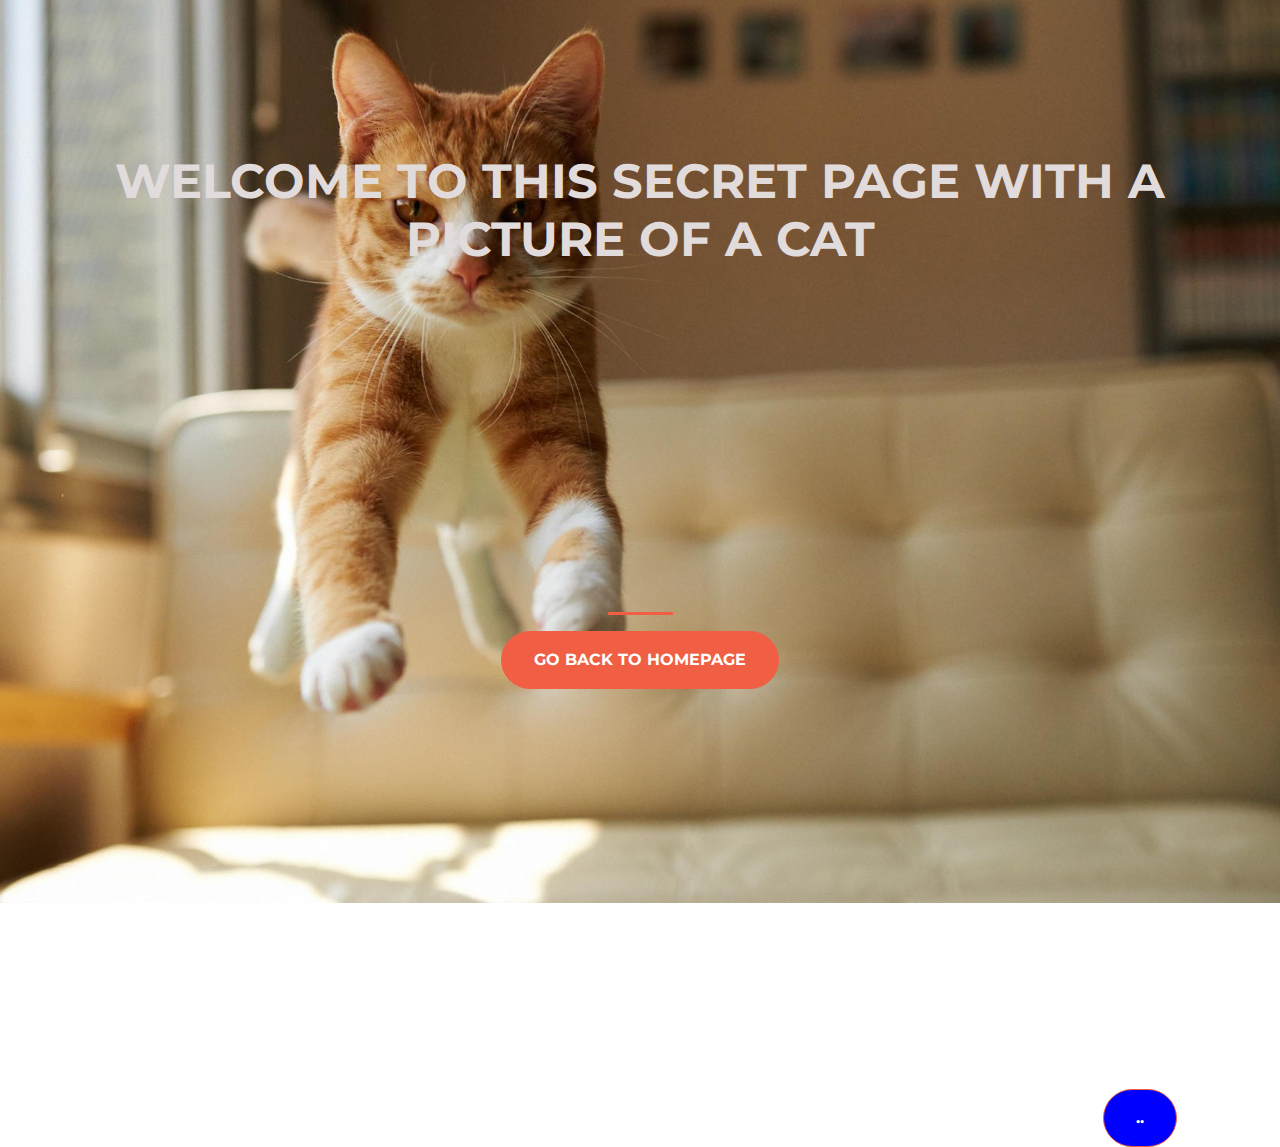
==== about.html @ 69e392c4 "Add files via upload" ====
<!DOCTYPE html>
<html>
  <head>
    <title>cat</title>
    <!-- Required meta tags -->
    <meta charset="utf-8">
    <meta name="viewport" content="width=device-width, initial-scale=1, shrink-to-fit=no">

    <!-- Google Fonts -->
    <link href="https://fonts.googleapis.com/css?family=Montserrat" rel="stylesheet">

    <!-- Bootstrap CSS from a CDN. This way you don't have to include the bootstrap file yourself -->
    <link rel="stylesheet" href="https://stackpath.bootstrapcdn.com/bootstrap/4.3.1/css/bootstrap.min.css" integrity="sha384-ggOyR0iXCbMQv3Xipma34MD+dH/1fQ784/j6cY/iJTQUOhcWr7x9JvoRxT2MZw1T" crossorigin="anonymous">
    
    <!-- Your own stylesheet -->
    <link rel="stylesheet" type="text/css" href="style2.css">
  </head>
  <body>
    <div class="container d-flex align-items-center h-100">
      <div class="row">
        <header class="text-center col-12">
          <h1 class="text-uppercase"><strong>Welcome to this secret page with a picture of a cat</strong></h1>
        </header>
        <div class="buffer col-12"></div>
      <section class="text-center col-12">
        <hr>
        <a href="index.html">
        <button class="btn btn-primary btn-xl">Go back to homepage</button>
        </a>
      </section>
      <section class="text-center col-12 test">
        <a href="index.html">
        <button class="btn btn-primary btn-xl2">..</button>
        </a>
      </section>
      </div>
    </div>
  </body>
</html>
---- style2.css ----
body, html {
  width: 100%;
  height: 100%;
  font-family: 'Montserrat', sans-serif;
   background: url(background.jpg) no-repeat center center fixed; 
  -webkit-background-size: cover;
  -moz-background-size: cover;
  -o-background-size: cover;
  background-size: cover;
  margin: 0 auto;


}

h1 {
	font-size: 3rem;
	color: #e2dbdb;
}

hr {
	border-color: #F05F44;
	border-width: 3px;
	max-width: 65px;
}

.row {
	margin:0 auto;
}


.btn {
	font-weight: 700;
	border-radius: 300px;
	text-transform: uppercase;
}

.btn-primary {
	background-color: #F05F44;
	border-color: #F05F44;
}

.btn-primary:hover {
	background-color: #ee4b08;
	border-color: #ee4b08;
	border-width: 4px;
	margin-right: ;
}

.btn-xl {
	padding: 1rem 2rem;
}

.btn-xl2 {
	background-color: blue;
	padding: 1rem 2rem;

}

.buffer {
	height: 20rem;
}

.test {
	position: relative;
	left:  500px;
	top: 400px;

}
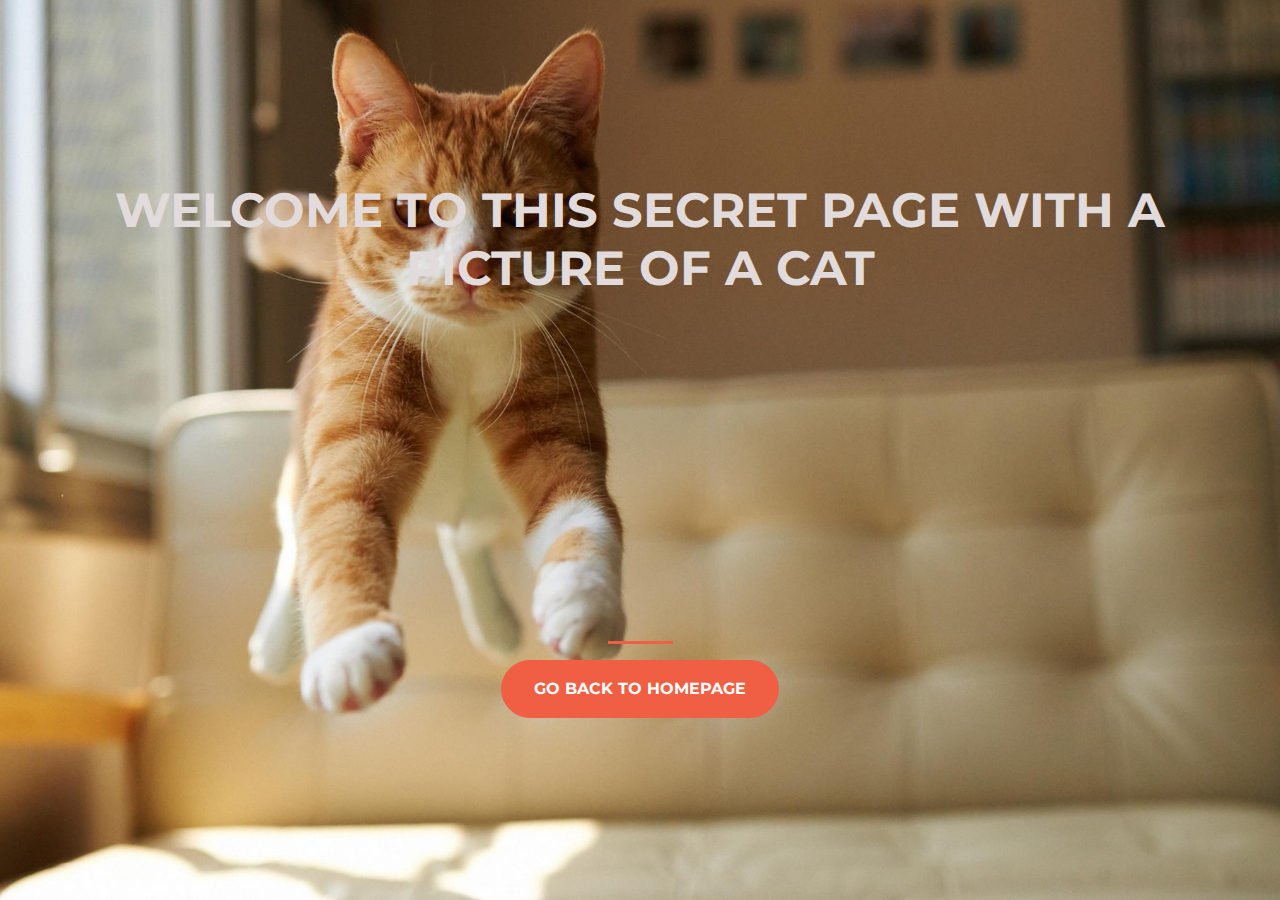
==== commit e3bd6115: "Add files via upload" ====
--- a/about.html
+++ b/about.html
@@ -28,11 +28,6 @@
         <button class="btn btn-primary btn-xl">Go back to homepage</button>
         </a>
       </section>
-      <section class="text-center col-12 test">
-        <a href="index.html">
-        <button class="btn btn-primary btn-xl2">..</button>
-        </a>
-      </section>
       </div>
     </div>
   </body>
--- a/style2.css
+++ b/style2.css
@@ -62,9 +62,3 @@
 	height: 20rem;
 }
 
-.test {
-	position: relative;
-	left:  500px;
-	top: 400px;
-
-}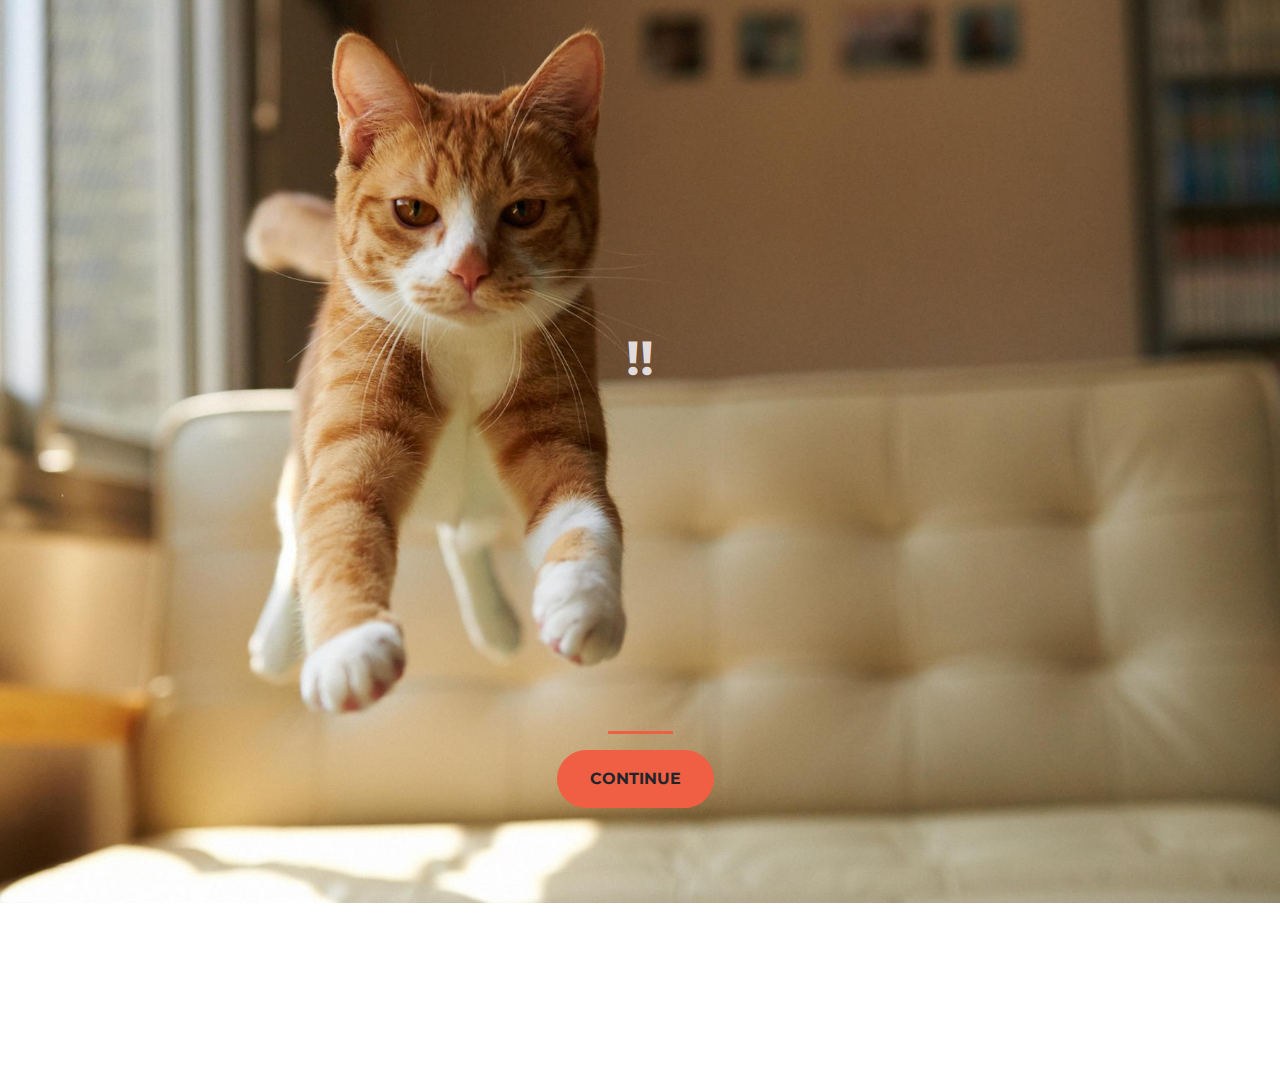
==== commit 78403790: "Add files via upload" ====
--- a/about.html
+++ b/about.html
@@ -15,17 +15,17 @@
     <!-- Your own stylesheet -->
     <link rel="stylesheet" type="text/css" href="style2.css">
   </head>
-  <body>
+  <body class="about">
     <div class="container d-flex align-items-center h-100">
       <div class="row">
         <header class="text-center col-12">
-          <h1 class="text-uppercase"><strong>Welcome to this secret page with a picture of a cat</strong></h1>
+          <h1 class="text-uppercase"><strong>!!</strong></h1>
         </header>
         <div class="buffer col-12"></div>
       <section class="text-center col-12">
         <hr>
-        <a href="index.html">
-        <button class="btn btn-primary btn-xl">Go back to homepage</button>
+        <a href="tree.html">
+        <button class="btn btn-primary2 btn-xl">Continue</button>
         </a>
       </section>
       </div>
--- a/style2.css
+++ b/style2.css
@@ -3,6 +3,12 @@
 body, html {
   width: 100%;
   height: 100%;
+  margin: 0 auto;
+}
+
+body.about {
+  width: 100%;
+  height: 120%;
   font-family: 'Montserrat', sans-serif;
    background: url(background.jpg) no-repeat center center fixed; 
   -webkit-background-size: cover;
@@ -10,7 +16,18 @@
   -o-background-size: cover;
   background-size: cover;
   margin: 0 auto;
+}
 
+body.tree-page {
+	width: 100%;
+	height: 120%;
+	font-family: 'Montserrat', sans-serif;
+	background: url(tree.jpg) no-repeat;
+	-webkit-background-size: cover;
+	-moz-background-size: cover;
+	-o-background-size: cover;
+	background-size: cover;
+	margin: 0 auto;
 
 }
 
@@ -39,9 +56,27 @@
 .btn-primary {
 	background-color: #F05F44;
 	border-color: #F05F44;
+	position: absolute;
+	top: 200%;
+	left: 46%;
+	
+}
+.btn-primary2 {
+	background-color: #F05F44;
+	border-color: #F05F44;
+	position: absolute;
+	top: 100%;
+	left: -20%;
 }
 
 .btn-primary:hover {
+	background-color: #ee4b08;
+	border-color: #ee4b08;
+	border-width: 4px;
+	margin-right: ;
+}
+
+.btn-primary2:hover {
 	background-color: #ee4b08;
 	border-color: #ee4b08;
 	border-width: 4px;
@@ -61,4 +96,20 @@
 .buffer {
 	height: 20rem;
 }
+.btn-outline-danger {
+	width: 110px;
+	position: absolute;
+	top: 5%;
+	left: 80%;
+}
 
+.btn-outline-danger:hover {
+	border-width: 10px;
+	position: absolute;
+	top: 5%;
+	left: 80%;
+}
+
+.dropdown {
+	margin-right: 0 auto;
+}